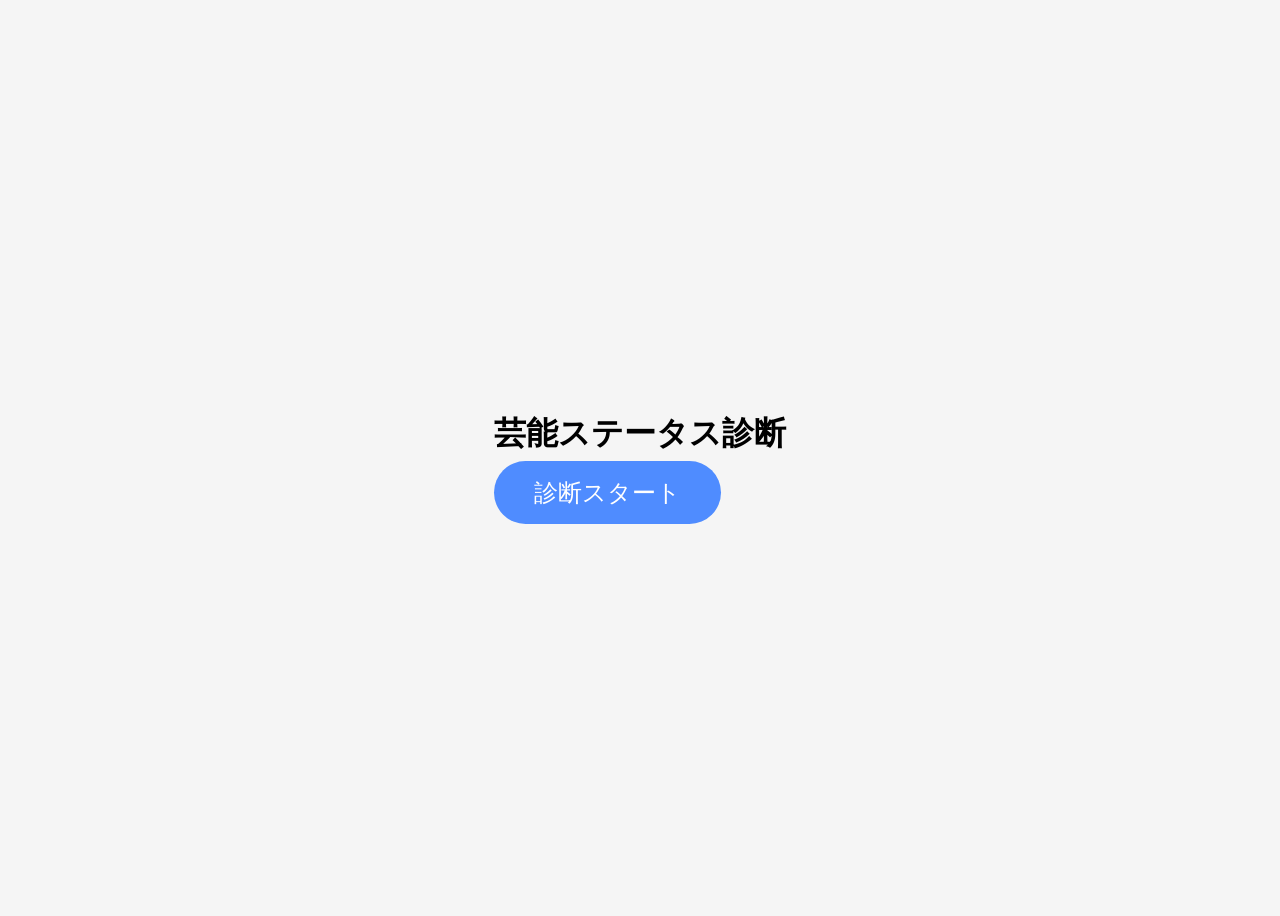
==== index.html @ bad5d67c "Add files via upload" ====
<!DOCTYPE html><html lang="ja"><head><meta charset="UTF-8"><meta name="viewport" content="width=device-width,initial-scale=1"><title>芸能ステータス診断</title><style>body{font-family:sans-serif;background:#f5f5f5;display:flex;justify-content:center;align-items:center;height:100vh}a{padding:18px 40px;background:#4f8cff;color:#fff;text-decoration:none;border-radius:999px;font-size:24px}</style></head><body><div><h1>芸能ステータス診断</h1><p><a href="question1.html">診断スタート</a></p></div></body></html>
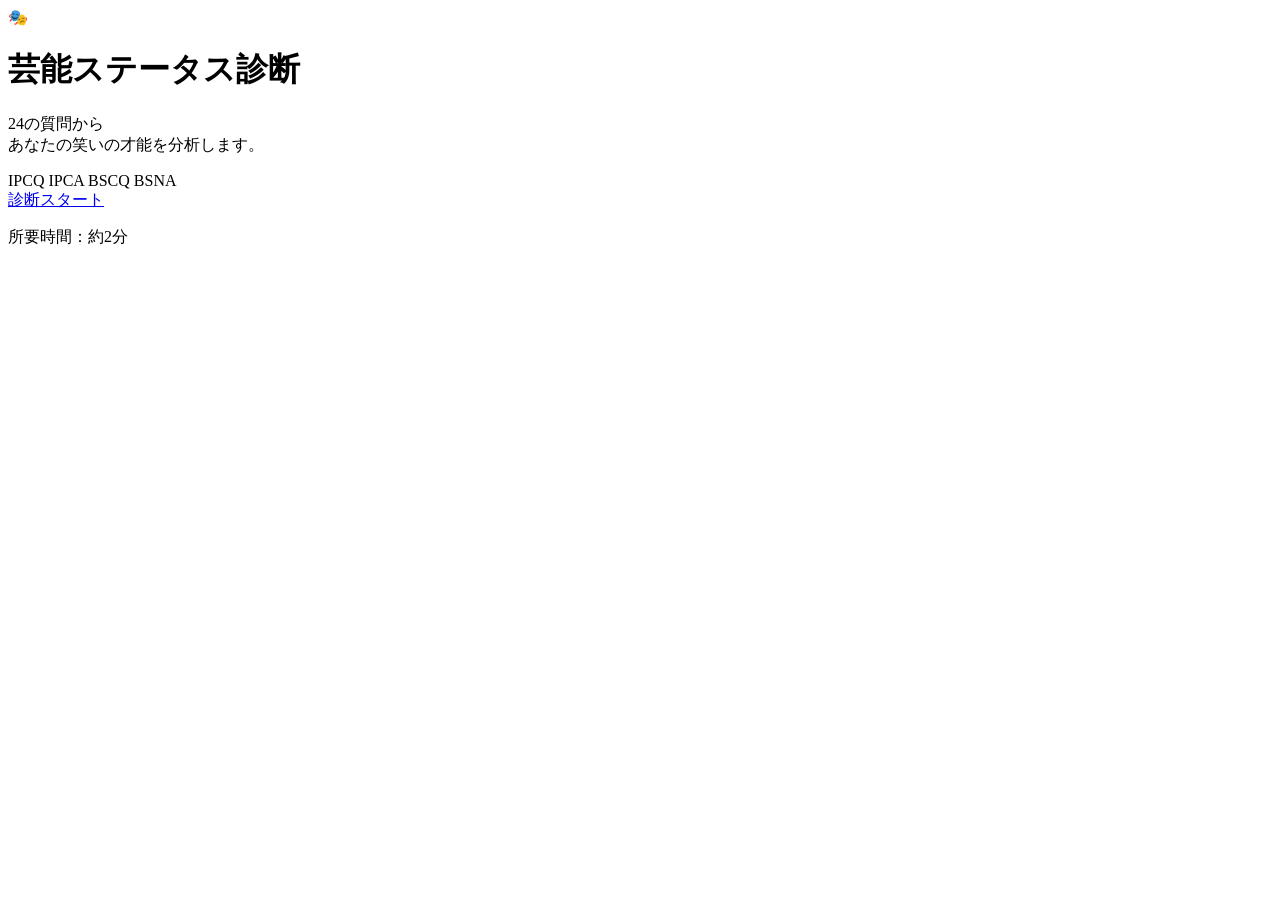
==== commit 8877bb4b: "Create index.html for entertainment status diagnosis Initial HTML structure for the entertainment st" ====
--- a/index.html
+++ b/index.html
@@ -1 +1,74 @@
-<!DOCTYPE html><html lang="ja"><head><meta charset="UTF-8"><meta name="viewport" content="width=device-width,initial-scale=1"><title>芸能ステータス診断</title><style>body{font-family:sans-serif;background:#f5f5f5;display:flex;justify-content:center;align-items:center;height:100vh}a{padding:18px 40px;background:#4f8cff;color:#fff;text-decoration:none;border-radius:999px;font-size:24px}</style></head><body><div><h1>芸能ステータス診断</h1><p><a href="question1.html">診断スタート</a></p></div></body></html>+<!DOCTYPE html>
+<html lang="ja">
+
+<head>
+
+<meta charset="UTF-8">
+<meta name="viewport" content="width=device-width, initial-scale=1.0">
+
+<title>芸能ステータス診断</title>
+
+<link rel="stylesheet" href="css/style.css">
+
+<link rel="preconnect" href="https://fonts.googleapis.com">
+<link rel="preconnect" href="https://fonts.gstatic.com" crossorigin>
+<link href="https://fonts.googleapis.com/css2?family=Noto+Sans+JP:wght@400;700;900&display=swap" rel="stylesheet">
+
+</head>
+
+<body>
+
+<div class="hero">
+
+<div class="card">
+
+<div class="logo">
+
+🎭
+
+</div>
+
+<h1>
+
+芸能ステータス診断
+
+</h1>
+
+<p class="subtitle">
+
+24の質問から<br>
+あなたの笑いの才能を分析します。
+
+</p>
+
+<div class="type-example">
+
+<span>IPCQ</span>
+
+<span>IPCA</span>
+
+<span>BSCQ</span>
+
+<span>BSNA</span>
+
+</div>
+
+<a href="question1.html" class="start-button">
+
+診断スタート
+
+</a>
+
+<p class="small">
+
+所要時間：約2分
+
+</p>
+
+</div>
+
+</div>
+
+</body>
+
+</html>
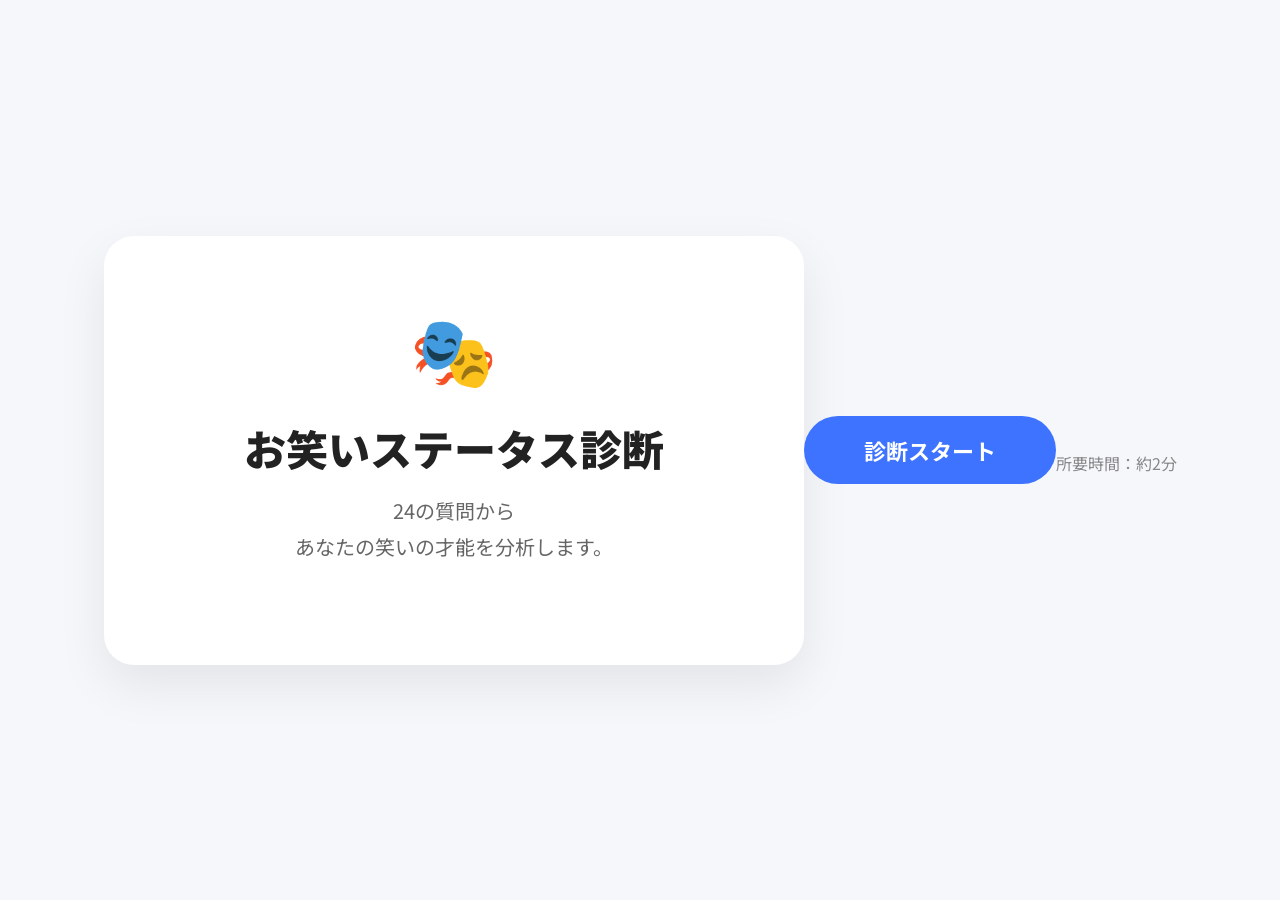
==== commit f0216992: "Change title from 芸能ステータス診断 to お笑いステータス診断" ====
--- a/index.html
+++ b/index.html
@@ -6,7 +6,7 @@
 <meta charset="UTF-8">
 <meta name="viewport" content="width=device-width, initial-scale=1.0">
 
-<title>芸能ステータス診断</title>
+<title>お笑いステータス診断</title>
 
 <link rel="stylesheet" href="css/style.css">
 
@@ -30,7 +30,7 @@
 
 <h1>
 
-芸能ステータス診断
+お笑いステータス診断
 
 </h1>
 
@@ -40,16 +40,6 @@
 あなたの笑いの才能を分析します。
 
 </p>
-
-<div class="type-example">
-
-<span>IPCQ</span>
-
-<span>IPCA</span>
-
-<span>BSCQ</span>
-
-<span>BSNA</span>
 
 </div>
 
--- a/css/style.css
+++ b/css/style.css
@@ -0,0 +1,396 @@
+*{
+    margin:0;
+    padding:0;
+    box-sizing:border-box;
+    font-family:"Noto Sans JP",sans-serif;
+}
+
+body{
+
+    background:#f5f7fb;
+
+    color:#222;
+
+    min-height:100vh;
+
+}
+
+.container{
+
+    max-width:850px;
+
+    margin:40px auto;
+
+    background:#ffffff;
+
+    border-radius:25px;
+
+    padding:40px;
+
+    box-shadow:0 15px 40px rgba(0,0,0,.08);
+
+}
+
+.hero{
+
+    min-height:100vh;
+
+    display:flex;
+
+    justify-content:center;
+
+    align-items:center;
+
+    padding:30px;
+
+}
+
+.card{
+
+    width:100%;
+
+    max-width:700px;
+
+    background:white;
+
+    border-radius:30px;
+
+    padding:60px;
+
+    text-align:center;
+
+    box-shadow:0 20px 50px rgba(0,0,0,.08);
+
+}
+
+.logo{
+
+    font-size:70px;
+
+    margin-bottom:20px;
+
+}
+
+h1{
+
+    font-size:42px;
+
+    font-weight:900;
+
+    margin-bottom:15px;
+
+}
+
+.subtitle{
+
+    font-size:20px;
+
+    color:#666;
+
+    line-height:1.8;
+
+    margin-bottom:40px;
+
+}
+
+.type-example{
+
+    display:flex;
+
+    justify-content:center;
+
+    gap:15px;
+
+    flex-wrap:wrap;
+
+    margin-bottom:50px;
+
+}
+
+.type-example span{
+
+    background:#edf3ff;
+
+    color:#3d73ff;
+
+    padding:10px 18px;
+
+    border-radius:30px;
+
+    font-weight:bold;
+
+}
+
+.start-button{
+
+    display:inline-block;
+
+    background:#3d73ff;
+
+    color:white;
+
+    text-decoration:none;
+
+    padding:18px 60px;
+
+    border-radius:999px;
+
+    font-size:22px;
+
+    font-weight:bold;
+
+    transition:.2s;
+
+}
+
+.start-button:hover{
+
+    transform:translateY(-3px);
+
+    background:#285eff;
+
+}
+
+.small{
+
+    margin-top:25px;
+
+    color:#888;
+
+}
+
+.progress{
+
+    width:100%;
+
+    height:12px;
+
+    background:#e5e5e5;
+
+    border-radius:999px;
+
+    overflow:hidden;
+
+    margin-bottom:35px;
+
+}
+
+.progress-bar{
+
+    height:100%;
+
+    background:#3d73ff;
+
+}
+
+.page-number{
+
+    color:#888;
+
+    margin-bottom:30px;
+
+}
+
+.question{
+
+    margin-bottom:40px;
+
+}
+
+.question h2{
+
+    font-size:24px;
+
+    margin-bottom:20px;
+
+    line-height:1.6;
+
+}
+
+.options{
+
+    display:flex;
+
+    flex-direction:column;
+
+    gap:12px;
+
+}
+
+.options label{
+
+    border:2px solid #ddd;
+
+    border-radius:15px;
+
+    padding:18px;
+
+    cursor:pointer;
+
+    transition:.2s;
+
+}
+
+.options label:hover{
+
+    border-color:#3d73ff;
+
+    background:#edf3ff;
+
+}
+
+.options input{
+
+    margin-right:12px;
+
+}
+
+.nextButton{
+
+    width:100%;
+
+    padding:18px;
+
+    background:#3d73ff;
+
+    color:white;
+
+    border:none;
+
+    border-radius:999px;
+
+    font-size:22px;
+
+    font-weight:bold;
+
+    cursor:pointer;
+
+    transition:.2s;
+
+}
+
+.nextButton:hover{
+
+    background:#285eff;
+
+}
+
+.result-card{
+
+    text-align:center;
+
+    padding:40px 20px;
+
+}
+
+.typeCode{
+
+    font-size:80px;
+
+    font-weight:900;
+
+    color:#3d73ff;
+
+    margin-bottom:10px;
+
+}
+
+.typeName{
+
+    font-size:34px;
+
+    font-weight:bold;
+
+    margin-bottom:25px;
+
+}
+
+.description{
+
+    font-size:20px;
+
+    color:#555;
+
+    line-height:1.8;
+
+    margin-bottom:40px;
+
+}
+
+.buttonArea{
+
+    display:flex;
+
+    flex-direction:column;
+
+    gap:15px;
+
+}
+
+.restartButton{
+
+    display:block;
+
+    text-align:center;
+
+    text-decoration:none;
+
+    background:#eeeeee;
+
+    color:#222;
+
+    padding:18px;
+
+    border-radius:999px;
+
+    font-weight:bold;
+
+}
+
+.restartButton:hover{
+
+    background:#dddddd;
+
+}
+
+@media(max-width:700px){
+
+.container{
+
+padding:25px;
+
+margin:15px;
+
+}
+
+.card{
+
+padding:35px;
+
+}
+
+h1{
+
+font-size:32px;
+
+}
+
+.question h2{
+
+font-size:20px;
+
+}
+
+.typeCode{
+
+font-size:56px;
+
+}
+
+.typeName{
+
+font-size:28px;
+
+}
+
+}
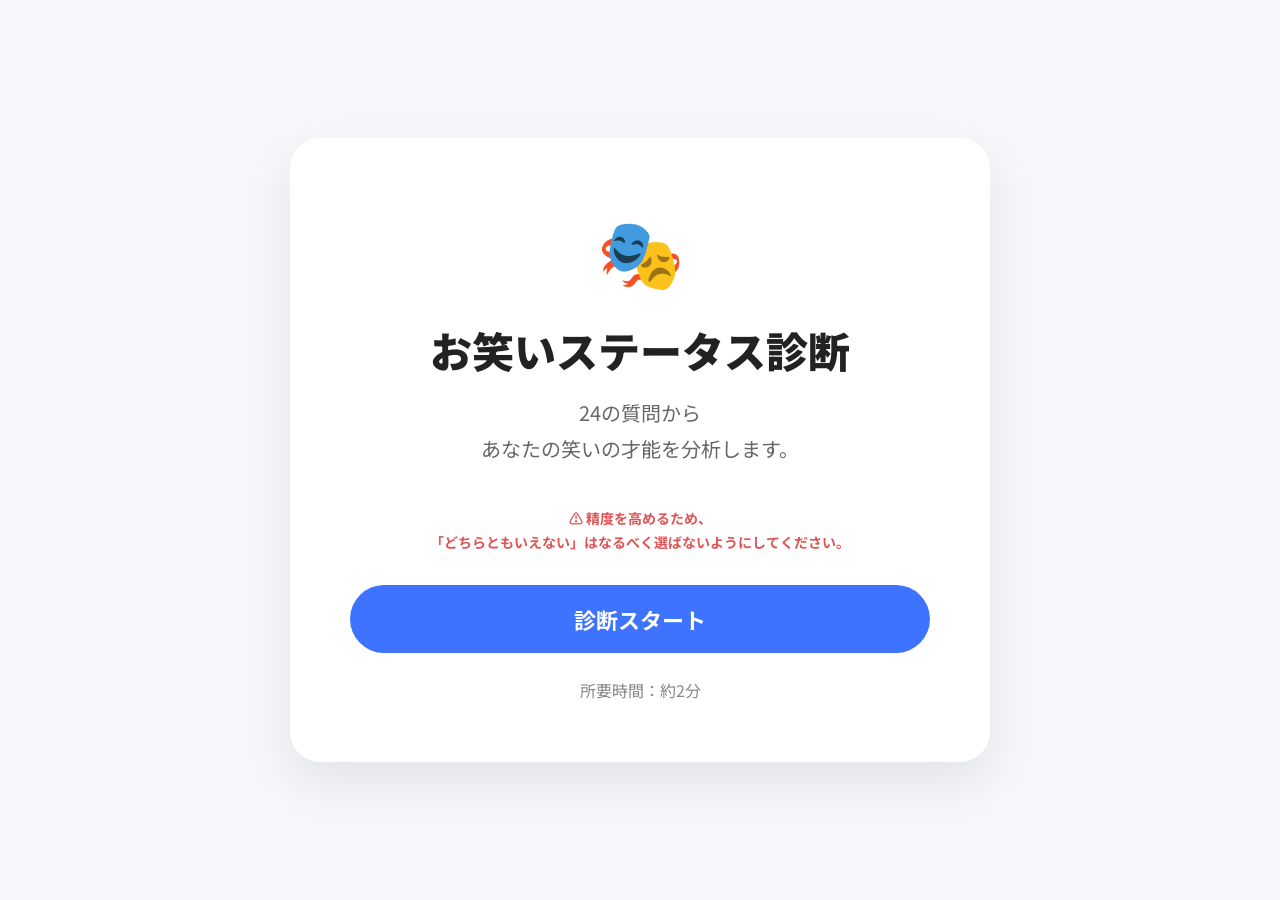
==== commit da3f9265: "Remove unnecessary whitespace and fix formatting" ====
--- a/index.html
+++ b/index.html
@@ -1,64 +1,37 @@
 <!DOCTYPE html>
 <html lang="ja">
-
 <head>
-
 <meta charset="UTF-8">
 <meta name="viewport" content="width=device-width, initial-scale=1.0">
-
 <title>お笑いステータス診断</title>
-
 <link rel="stylesheet" href="css/style.css">
-
 <link rel="preconnect" href="https://fonts.googleapis.com">
 <link rel="preconnect" href="https://fonts.gstatic.com" crossorigin>
 <link href="https://fonts.googleapis.com/css2?family=Noto+Sans+JP:wght@400;700;900&display=swap" rel="stylesheet">
-
 </head>
-
 <body>
-
 <div class="hero">
-
 <div class="card">
-
 <div class="logo">
-
 🎭
-
 </div>
-
 <h1>
-
 お笑いステータス診断
-
 </h1>
-
 <p class="subtitle">
-
 24の質問から<br>
 あなたの笑いの才能を分析します。
-
 </p>
-
+<p style="font-size:14px;color:#e05555;font-weight:bold;margin-bottom:30px;line-height:1.7;">
+⚠️ 精度を高めるため、<br>「どちらともいえない」はなるべく選ばないようにしてください。
+</p>
+<a href="question1.html" class="start-button" style="display:block;text-align:center;">
+診断スタート
+</a>
+<p class="small">
+所要時間：約2分
+</p>
 </div>
-
-<a href="question1.html" class="start-button">
-
-診断スタート
-
-</a>
-
-<p class="small">
-
-所要時間：約2分
-
-</p>
-
 </div>
-
-</div>
-
 </body>
-
 </html>
